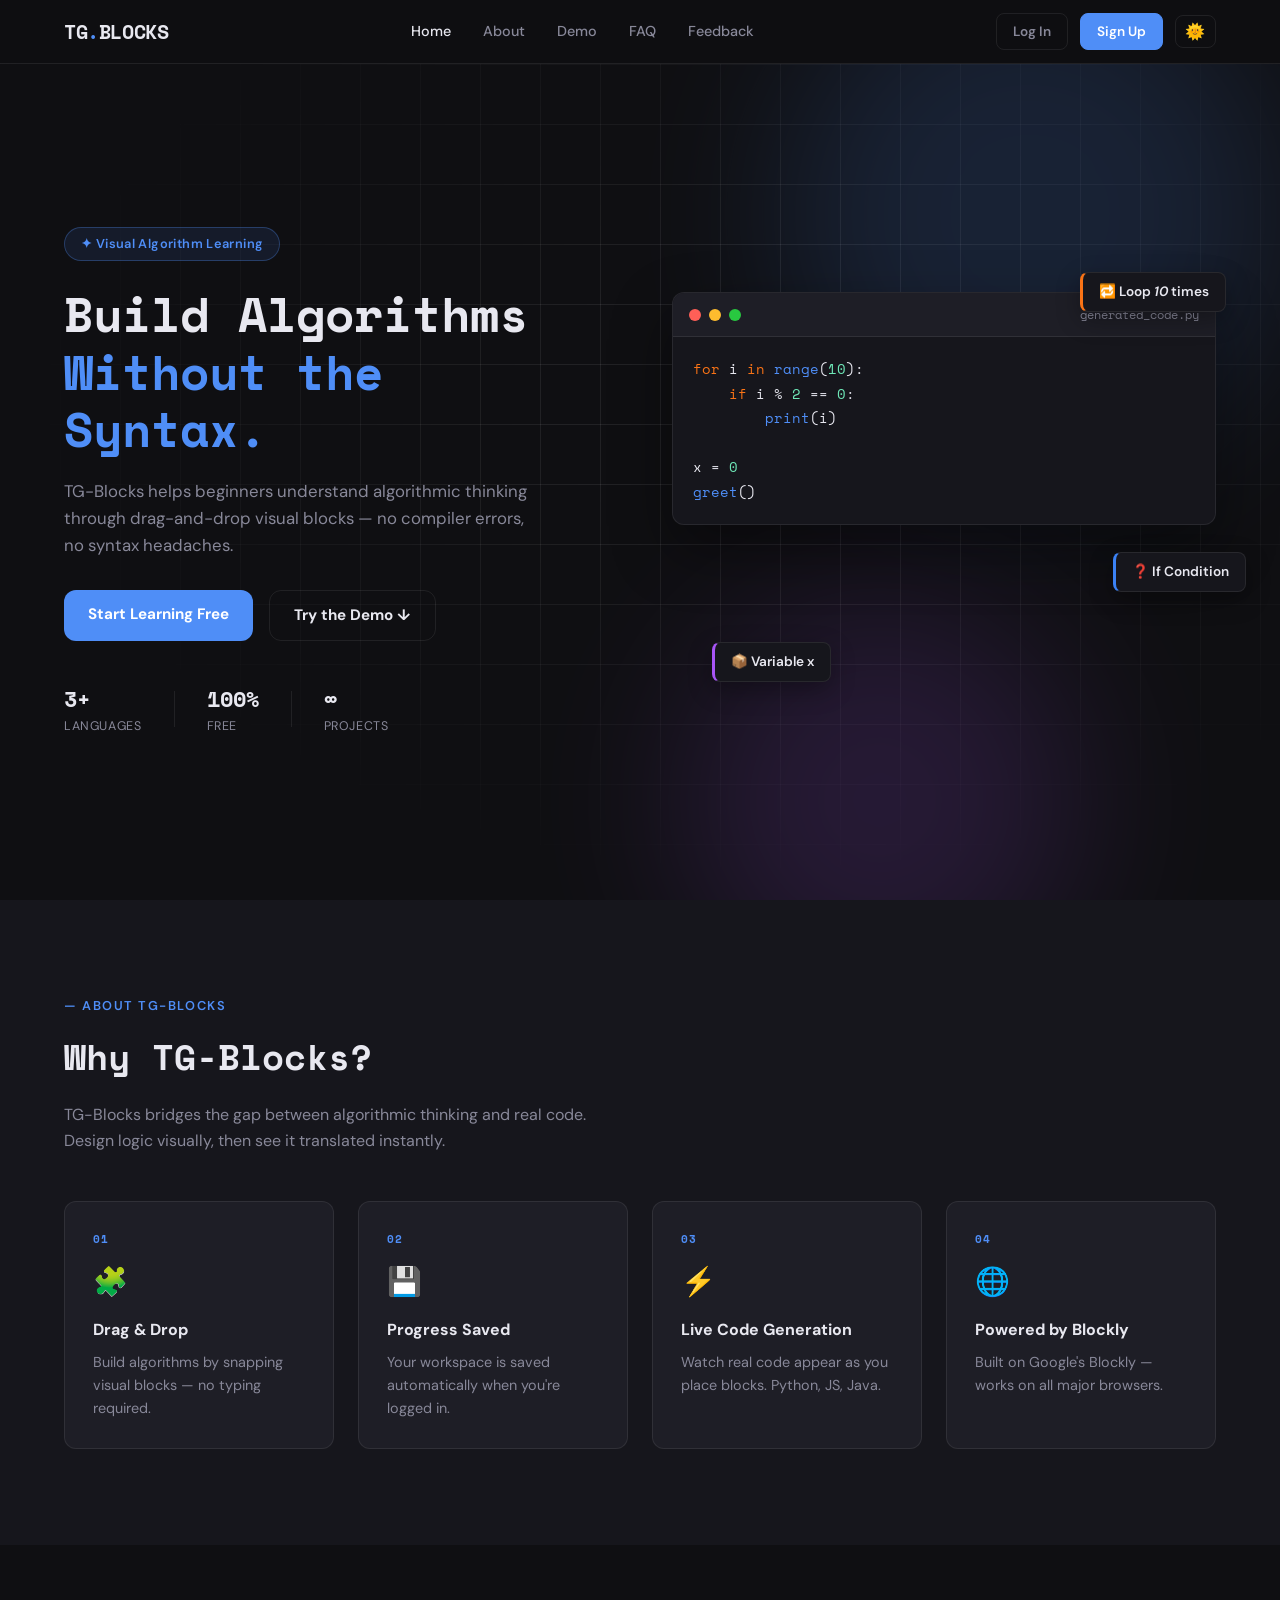
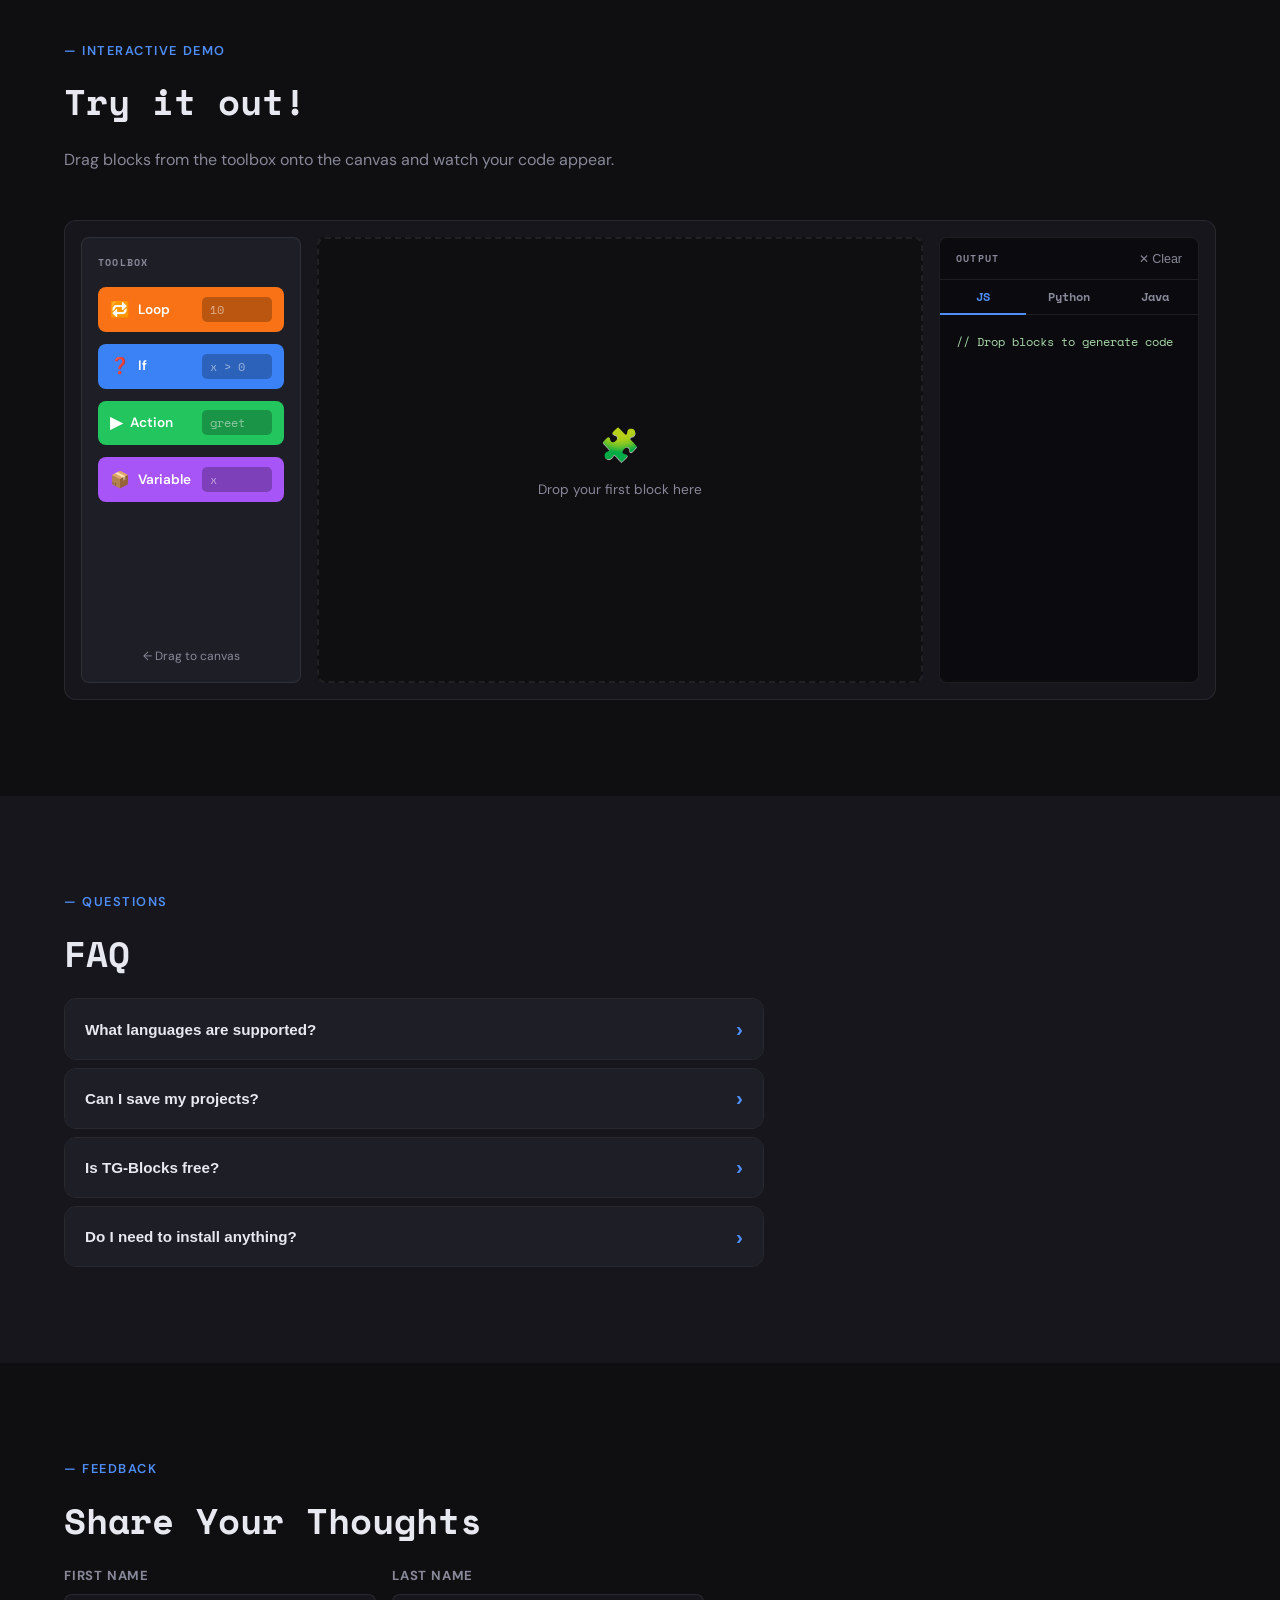
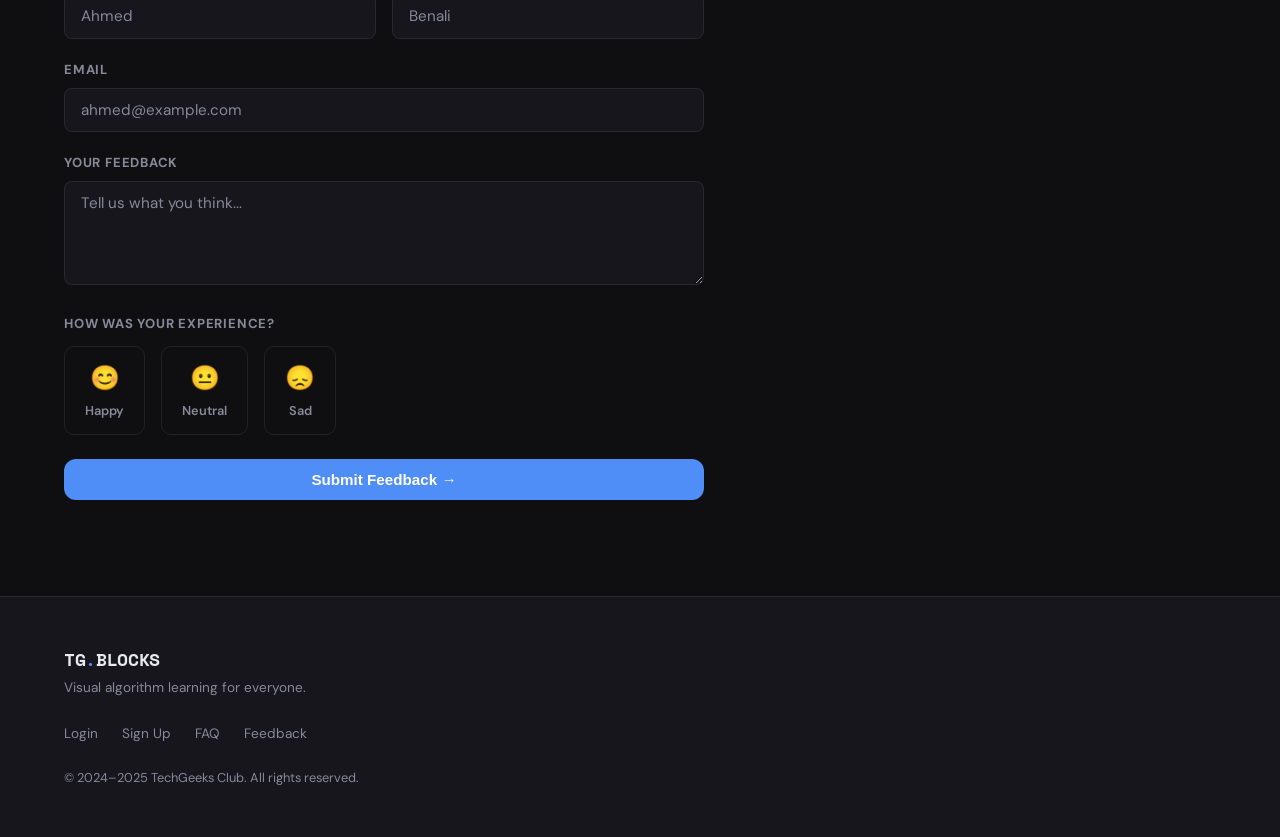
==== source code/index.html @ 42704c59 "Add files via upload" ====
<!DOCTYPE html>
<html lang="en">
<head>
  <meta charset="UTF-8"/>
  <meta name="viewport" content="width=device-width, initial-scale=1.0"/>
  <title>TG-BLOCKS — Learn Algorithms Visually</title>
  <link rel="stylesheet" href="index.css"/>
  <link href="https://fonts.googleapis.com/css2?family=Space+Mono:wght@400;700&family=DM+Sans:opsz,wght@9..40,300;9..40,400;9..40,500;9..40,700&display=swap" rel="stylesheet"/>
</head>
<body class="dark-mode">

  <nav class="navbar" id="navbar">
    <div class="logo-text">TG<span>.</span>BLOCKS</div>
    <div class="nav-links">
      <a href="#home" class="active">Home</a>
      <a href="#about">About</a>
      <a href="#demo">Demo</a>
      <a href="#faq">FAQ</a>
      <a href="#feedback">Feedback</a>
    </div>
    <div class="nav-actions">
      <a href="login.php" class="btn-nav">Log In</a>
      <a href="signup.php" class="btn-nav btn-nav--accent">Sign Up</a>
      <button class="theme-toggle" id="themeToggle">🌞</button>
    </div>
  </nav>

  <section id="home" class="hero">
    <div class="hero-bg">
      <div class="grid-lines"></div>
      <div class="blob blob-1"></div>
      <div class="blob blob-2"></div>
    </div>
    <div class="hero-content">
      <div class="hero-badge">✦ Visual Algorithm Learning</div>
      <h1 class="hero-title">Build Algorithms<br/><span class="accent-text">Without the Syntax.</span></h1>
      <p class="hero-desc">TG-Blocks helps beginners understand algorithmic thinking through drag-and-drop visual blocks — no compiler errors, no syntax headaches.</p>
      <div class="hero-buttons">
        <a href="signup.php" class="btn btn--primary">Start Learning Free</a>
        <a href="#demo" class="btn btn--ghost">Try the Demo ↓</a>
      </div>
      <div class="hero-stats">
        <div class="stat"><span class="stat-n">3+</span><span class="stat-l">Languages</span></div>
        <div class="stat-divider"></div>
        <div class="stat"><span class="stat-n">100%</span><span class="stat-l">Free</span></div>
        <div class="stat-divider"></div>
        <div class="stat"><span class="stat-n">∞</span><span class="stat-l">Projects</span></div>
      </div>
    </div>
    <div class="hero-visual">
      <div class="code-card">
        <div class="code-card-top">
          <span class="dot dot-r"></span><span class="dot dot-y"></span><span class="dot dot-g"></span>
          <span class="code-card-label">generated_code.py</span>
        </div>
        <pre class="code-preview"><span class="kw">for</span> i <span class="kw">in</span> <span class="fn">range</span>(<span class="num">10</span>):
    <span class="kw">if</span> i % <span class="num">2</span> == <span class="num">0</span>:
        <span class="fn">print</span>(i)

x = <span class="num">0</span>
<span class="fn">greet</span>()</pre>
      </div>
      <div class="block-float block-float-1">🔁 Loop <em>10</em> times</div>
      <div class="block-float block-float-2">❓ If Condition</div>
      <div class="block-float block-float-3">📦 Variable x</div>
    </div>
  </section>

  <section id="about" class="about">
    <div class="section-label">— About TG-Blocks</div>
    <h2 class="section-title">Why TG-Blocks?</h2>
    <p class="section-desc">TG-Blocks bridges the gap between algorithmic thinking and real code. Design logic visually, then see it translated instantly.</p>
    <div class="features-grid">
      <div class="feature-card"><div class="feature-num">01</div><div class="feature-icon-wrap">🧩</div><h3>Drag &amp; Drop</h3><p>Build algorithms by snapping visual blocks — no typing required.</p></div>
      <div class="feature-card"><div class="feature-num">02</div><div class="feature-icon-wrap">💾</div><h3>Progress Saved</h3><p>Your workspace is saved automatically when you're logged in.</p></div>
      <div class="feature-card"><div class="feature-num">03</div><div class="feature-icon-wrap">⚡</div><h3>Live Code Generation</h3><p>Watch real code appear as you place blocks. Python, JS, Java.</p></div>
      <div class="feature-card"><div class="feature-num">04</div><div class="feature-icon-wrap">🌐</div><h3>Powered by Blockly</h3><p>Built on Google's Blockly — works on all major browsers.</p></div>
    </div>
  </section>

  <section id="demo" class="demo-section">
    <div class="section-label">— Interactive Demo</div>
    <h2 class="section-title">Try it out!</h2>
    <p class="section-desc">Drag blocks from the toolbox onto the canvas and watch your code appear.</p>
    <div class="workspace" id="workspace">
      <div class="toolbox">
        <div class="toolbox-title">TOOLBOX</div>
        <div class="block-item block-loop" draggable="true" data-type="loop">
          <span class="bi-icon">🔁</span><span class="bi-label">Loop</span>
          <input class="bi-input" type="text" placeholder="10" onclick="event.stopPropagation()"/>
        </div>
        <div class="block-item block-condition" draggable="true" data-type="condition">
          <span class="bi-icon">❓</span><span class="bi-label">If</span>
          <input class="bi-input" type="text" placeholder="x > 0" onclick="event.stopPropagation()"/>
        </div>
        <div class="block-item block-action" draggable="true" data-type="action">
          <span class="bi-icon">▶</span><span class="bi-label">Action</span>
          <input class="bi-input" type="text" placeholder="greet" onclick="event.stopPropagation()"/>
        </div>
        <div class="block-item block-variable" draggable="true" data-type="variable">
          <span class="bi-icon">📦</span><span class="bi-label">Variable</span>
          <input class="bi-input" type="text" placeholder="x" onclick="event.stopPropagation()"/>
        </div>
        <div class="toolbox-hint">← Drag to canvas</div>
      </div>
      <div class="canvas-area" id="canvasArea">
        <div class="canvas-placeholder" id="canvasPlaceholder">
          <span class="ph-icon">🧩</span>
          <p>Drop your first block here</p>
        </div>
        <div class="drop-zone" id="dropZone"></div>
      </div>
      <div class="output-panel">
        <div class="output-header">
          <span class="output-title">OUTPUT</span>
          <button class="btn-clear" id="clearBtn">✕ Clear</button>
        </div>
        <div class="lang-tabs">
          <button class="lang-tab active" data-lang="js">JS</button>
          <button class="lang-tab" data-lang="py">Python</button>
          <button class="lang-tab" data-lang="java">Java</button>
        </div>
        <pre class="code-output" id="codeOutput">// Drop blocks to generate code</pre>
      </div>
    </div>
  </section>

  <section id="faq" class="faq">
    <div class="section-label">— Questions</div>
    <h2 class="section-title">FAQ</h2>
    <div class="faq-list">
      <div class="faq-item"><button class="faq-q" onclick="this.parentElement.classList.toggle('open')">What languages are supported? <span class="faq-chevron">›</span></button><div class="faq-a"><p>TG-Blocks generates Python, JavaScript, and Java. More coming soon.</p></div></div>
      <div class="faq-item"><button class="faq-q" onclick="this.parentElement.classList.toggle('open')">Can I save my projects? <span class="faq-chevron">›</span></button><div class="faq-a"><p>Yes — create a free account and your workspace saves automatically.</p></div></div>
      <div class="faq-item"><button class="faq-q" onclick="this.parentElement.classList.toggle('open')">Is TG-Blocks free? <span class="faq-chevron">›</span></button><div class="faq-a"><p>Completely free for all students and educators. No credit card required.</p></div></div>
      <div class="faq-item"><button class="faq-q" onclick="this.parentElement.classList.toggle('open')">Do I need to install anything? <span class="faq-chevron">›</span></button><div class="faq-a"><p>No installation required. TG-Blocks runs entirely in your browser.</p></div></div>
    </div>
  </section>

  <section id="feedback" class="feedback">
    <div class="section-label">— Feedback</div>
    <h2 class="section-title">Share Your Thoughts</h2>
    <form class="feedback-form" id="feedbackForm" action="submit_feedback.php" method="POST">
      <div class="form-row">
        <div class="form-group"><label>First Name</label><input type="text" name="first_name" class="form-control" placeholder="Ahmed" required/></div>
        <div class="form-group"><label>Last Name</label><input type="text" name="last_name" class="form-control" placeholder="Benali" required/></div>
      </div>
      <div class="form-group"><label>Email</label><input type="email" name="email" class="form-control" placeholder="ahmed@example.com" required/></div>
      <div class="form-group"><label>Your Feedback</label><textarea name="message" class="form-control" rows="4" placeholder="Tell us what you think..." required></textarea></div>
      <div class="rating-group">
        <p class="rating-label">How was your experience?</p>
        <div class="rating-options">
          <label class="rating-opt" for="r-happy"><input type="radio" name="rating" id="r-happy" value="happy" required/><span class="rating-face">😊</span><span>Happy</span></label>
          <label class="rating-opt" for="r-neutral"><input type="radio" name="rating" id="r-neutral" value="neutral"/><span class="rating-face">😐</span><span>Neutral</span></label>
          <label class="rating-opt" for="r-sad"><input type="radio" name="rating" id="r-sad" value="sad"/><span class="rating-face">😞</span><span>Sad</span></label>
        </div>
      </div>
      <button type="submit" class="btn btn--primary btn--full">Submit Feedback →</button>
      <div class="form-msg" id="formMsg"></div>
    </form>
  </section>

  <footer class="footer">
    <div class="footer-inner">
      <div class="footer-brand"><div class="logo-text">TG<span>.</span>BLOCKS</div><p>Visual algorithm learning for everyone.</p></div>
      <div class="footer-links"><a href="login.php">Login</a><a href="signup.php">Sign Up</a><a href="#faq">FAQ</a><a href="#feedback">Feedback</a></div>
      <p class="footer-copy">© 2024–2025 TechGeeks Club. All rights reserved.</p>
    </div>
  </footer>
  <script src="index.js"></script>
</body>
</html>
---- source code/index.css ----
*, *::before, *::after { margin: 0; padding: 0; box-sizing: border-box; }

:root {
  --bg: #0f0f12;
  --bg2: #16161c;
  --bg3: #1e1e26;
  --border: rgba(255,255,255,0.08);
  --text: #e8e8f0;
  --text-muted: #888899;
  --accent: #4f8ef7;
  --accent2: #f7c948;
  --accent3: #6ee7b7;
  --loop: #f97316;
  --cond: #3b82f6;
  --action: #22c55e;
  --variable: #a855f7;
  --radius: 12px;
  --font-mono: 'Space Mono', monospace;
  --font-body: 'DM Sans', sans-serif;
}

body { font-family: var(--font-body); line-height: 1.6; transition: background 0.3s, color 0.3s; }
body.dark-mode { background: var(--bg); color: var(--text); }
body:not(.dark-mode) {
  --bg: #f5f5fa; --bg2: #ebebf2; --bg3: #fff;
  --border: rgba(0,0,0,0.08); --text: #1a1a2e; --text-muted: #666677;
  background: var(--bg); color: var(--text);
}

/* ── NAVBAR ── */
.navbar {
  display: flex; align-items: center; justify-content: space-between;
  padding: 0 5%; height: 64px;
  position: sticky; top: 0; z-index: 100;
  background: rgba(15,15,18,0.85);
  backdrop-filter: blur(12px);
  border-bottom: 1px solid var(--border);
}
body:not(.dark-mode) .navbar { background: rgba(245,245,250,0.9); }

.logo-text {
  font-family: var(--font-mono); font-size: 1.25rem; font-weight: 700;
  color: var(--text); letter-spacing: -0.02em;
}
.logo-text span { color: var(--accent); }

.nav-links { display: flex; gap: 2rem; }
.nav-links a { color: var(--text-muted); text-decoration: none; font-size: 0.9rem; font-weight: 500; transition: color 0.2s; }
.nav-links a:hover, .nav-links a.active { color: var(--text); }

.nav-actions { display: flex; align-items: center; gap: 0.75rem; }

.btn-nav {
  padding: 0.4rem 1rem; border-radius: 8px; font-size: 0.85rem; font-weight: 600;
  text-decoration: none; color: var(--text-muted); border: 1px solid var(--border);
  transition: all 0.2s;
}
.btn-nav:hover { color: var(--text); border-color: var(--text-muted); }
.btn-nav--accent { background: var(--accent); color: #fff; border-color: var(--accent); }
.btn-nav--accent:hover { background: #6fa4ff; color: #fff; }

.theme-toggle {
  background: none; border: 1px solid var(--border); border-radius: 8px;
  padding: 0.35rem 0.6rem; cursor: pointer; font-size: 1rem; transition: all 0.2s;
}
.theme-toggle:hover { border-color: var(--accent2); }

/* ── HERO ── */
.hero {
  min-height: calc(100vh - 64px);
  display: flex; align-items: center;
  padding: 4rem 5%; gap: 4rem;
  position: relative; overflow: hidden;
}

.hero-bg { position: absolute; inset: 0; pointer-events: none; }
.grid-lines {
  position: absolute; inset: 0;
  background-image: linear-gradient(var(--border) 1px, transparent 1px),
                    linear-gradient(90deg, var(--border) 1px, transparent 1px);
  background-size: 60px 60px;
  mask-image: radial-gradient(ellipse at 60% 40%, black 20%, transparent 70%);
}
.blob {
  position: absolute; border-radius: 50%;
  filter: blur(80px); opacity: 0.15;
}
.blob-1 { width: 500px; height: 500px; background: var(--accent); top: -100px; right: 0; }
.blob-2 { width: 400px; height: 400px; background: var(--variable); bottom: -100px; right: 200px; }

.hero-content { flex: 1; position: relative; z-index: 2; max-width: 560px; }

.hero-badge {
  display: inline-flex; align-items: center; gap: 0.5rem;
  background: rgba(79,142,247,0.1); border: 1px solid rgba(79,142,247,0.3);
  color: var(--accent); border-radius: 100px; padding: 0.35rem 1rem;
  font-size: 0.8rem; font-weight: 600; letter-spacing: 0.03em;
  margin-bottom: 1.5rem; animation: fadeUp 0.6s ease both;
}

.hero-title {
  font-family: var(--font-mono); font-size: clamp(2rem, 4vw, 3rem);
  font-weight: 700; line-height: 1.2; margin-bottom: 1.25rem;
  animation: fadeUp 0.6s 0.1s ease both;
}
.accent-text { color: var(--accent); }

.hero-desc {
  font-size: 1.05rem; color: var(--text-muted); max-width: 480px;
  margin-bottom: 2rem; animation: fadeUp 0.6s 0.2s ease both;
}

.hero-buttons { display: flex; gap: 1rem; flex-wrap: wrap; animation: fadeUp 0.6s 0.3s ease both; }

.btn {
  padding: 0.75rem 1.5rem; border-radius: var(--radius); font-weight: 700;
  font-size: 0.95rem; cursor: pointer; border: none; text-decoration: none;
  transition: all 0.2s; display: inline-block;
}
.btn--primary { background: var(--accent); color: #fff; }
.btn--primary:hover { background: #6fa4ff; transform: translateY(-2px); }
.btn--ghost { background: transparent; color: var(--text); border: 1px solid var(--border); }
.btn--ghost:hover { border-color: var(--accent); color: var(--accent); transform: translateY(-2px); }
.btn--full { width: 100%; text-align: center; }

.hero-stats {
  display: flex; align-items: center; gap: 2rem; margin-top: 2.5rem;
  animation: fadeUp 0.6s 0.4s ease both;
}
.stat { display: flex; flex-direction: column; }
.stat-n { font-family: var(--font-mono); font-size: 1.4rem; font-weight: 700; color: var(--text); }
.stat-l { font-size: 0.78rem; color: var(--text-muted); text-transform: uppercase; letter-spacing: 0.05em; }
.stat-divider { width: 1px; height: 36px; background: var(--border); }

/* Hero visual */
.hero-visual { flex: 1; position: relative; min-height: 380px; z-index: 2; }
.code-card {
  background: var(--bg2); border: 1px solid var(--border);
  border-radius: var(--radius); overflow: hidden;
  box-shadow: 0 24px 60px rgba(0,0,0,0.4);
  animation: fadeUp 0.7s 0.2s ease both;
}
.code-card-top {
  display: flex; align-items: center; gap: 0.5rem;
  padding: 0.75rem 1rem; background: var(--bg3); border-bottom: 1px solid var(--border);
}
.dot { width: 12px; height: 12px; border-radius: 50%; }
.dot-r { background: #ff5f57; }
.dot-y { background: #febc2e; }
.dot-g { background: #28c840; }
.code-card-label { font-family: var(--font-mono); font-size: 0.75rem; color: var(--text-muted); margin-left: auto; }
.code-preview { padding: 1.25rem; font-family: var(--font-mono); font-size: 0.85rem; line-height: 1.8; }
.kw { color: #f97316; }
.fn { color: #4f8ef7; }
.num { color: #6ee7b7; }

.block-float {
  position: absolute; background: var(--bg2); border: 1px solid var(--border);
  border-radius: 8px; padding: 0.5rem 1rem;
  font-size: 0.85rem; font-weight: 600;
  box-shadow: 0 8px 24px rgba(0,0,0,0.3);
  animation: float 3s ease-in-out infinite;
}
.block-float-1 { top: -20px; right: -10px; border-left: 3px solid var(--loop); animation-delay: 0s; }
.block-float-2 { bottom: 80px; right: -30px; border-left: 3px solid var(--cond); animation-delay: 1s; }
.block-float-3 { bottom: -10px; left: 40px; border-left: 3px solid var(--variable); animation-delay: 2s; }

@keyframes float {
  0%, 100% { transform: translateY(0); }
  50% { transform: translateY(-8px); }
}
@keyframes fadeUp {
  from { opacity: 0; transform: translateY(20px); }
  to   { opacity: 1; transform: translateY(0); }
}

/* ── SECTIONS COMMON ── */
.section-label {
  font-size: 0.8rem; font-weight: 600; text-transform: uppercase;
  letter-spacing: 0.12em; color: var(--accent); margin-bottom: 0.75rem;
}
.section-title {
  font-family: var(--font-mono); font-size: clamp(1.6rem, 3vw, 2.25rem);
  font-weight: 700; margin-bottom: 1rem;
}
.section-desc { color: var(--text-muted); max-width: 560px; font-size: 1rem; margin-bottom: 3rem; }

/* ── ABOUT ── */
.about { padding: 6rem 5%; background: var(--bg2); }

.features-grid {
  display: grid; grid-template-columns: repeat(auto-fit, minmax(220px, 1fr)); gap: 1.5rem;
}
.feature-card {
  background: var(--bg3); border: 1px solid var(--border); border-radius: var(--radius);
  padding: 1.75rem; transition: transform 0.3s, border-color 0.3s;
  position: relative;
}
.feature-card:hover { transform: translateY(-6px); border-color: var(--accent); }
.feature-num {
  font-family: var(--font-mono); font-size: 0.7rem; color: var(--accent);
  font-weight: 700; margin-bottom: 0.75rem; letter-spacing: 0.1em;
}
.feature-icon-wrap { font-size: 1.75rem; margin-bottom: 0.75rem; }
.feature-card h3 { font-size: 1rem; font-weight: 700; margin-bottom: 0.5rem; }
.feature-card p { font-size: 0.9rem; color: var(--text-muted); line-height: 1.6; }

/* ── DEMO ── */
.demo-section { padding: 6rem 5%; }

.workspace {
  display: grid; grid-template-columns: 220px 1fr 260px; gap: 1rem;
  background: var(--bg2); border: 1px solid var(--border);
  border-radius: var(--radius); padding: 1rem; min-height: 480px;
}

.toolbox {
  background: var(--bg3); border: 1px solid var(--border);
  border-radius: 8px; padding: 1rem; display: flex; flex-direction: column; gap: 0.75rem;
}
.toolbox-title {
  font-family: var(--font-mono); font-size: 0.65rem; font-weight: 700;
  letter-spacing: 0.12em; color: var(--text-muted); margin-bottom: 0.25rem;
}
.toolbox-hint { font-size: 0.75rem; color: var(--text-muted); text-align: center; margin-top: auto; padding-top: 0.5rem; }

.block-item {
  display: flex; align-items: center; gap: 0.5rem;
  padding: 0.6rem 0.75rem; border-radius: 8px; cursor: grab;
  font-size: 0.85rem; font-weight: 600; color: #fff;
  transition: transform 0.15s, box-shadow 0.15s;
  border: none; user-select: none;
}
.block-item:hover { transform: scale(1.02); box-shadow: 0 4px 12px rgba(0,0,0,0.3); }
.block-item:active { cursor: grabbing; }
.block-loop { background: var(--loop); }
.block-condition { background: var(--cond); }
.block-action { background: var(--action); }
.block-variable { background: var(--variable); }

.bi-icon { font-size: 1rem; flex-shrink: 0; }
.bi-label { flex: 1; }
.bi-input {
  width: 70px; padding: 0.25rem 0.5rem; border-radius: 5px;
  border: none; background: rgba(0,0,0,0.25); color: #fff;
  font-size: 0.75rem; font-family: var(--font-mono);
}
.bi-input::placeholder { color: rgba(255,255,255,0.5); }

.canvas-area {
  background: var(--bg); border: 2px dashed var(--border); border-radius: 8px;
  position: relative; overflow: hidden; min-height: 400px;
}
.canvas-area.drag-over { border-color: var(--accent); background: rgba(79,142,247,0.04); }
.canvas-placeholder {
  position: absolute; inset: 0; display: flex; flex-direction: column;
  align-items: center; justify-content: center; gap: 0.5rem;
  color: var(--text-muted); pointer-events: none; transition: opacity 0.3s;
}
.ph-icon { font-size: 2rem; }
.canvas-placeholder p { font-size: 0.85rem; }
.drop-zone { position: absolute; inset: 0; }

.dropped-block {
  position: absolute; cursor: move; border-radius: 8px;
  padding: 0.5rem 0.75rem; color: #fff; font-size: 0.82rem; font-weight: 600;
  display: flex; align-items: center; gap: 0.4rem;
  box-shadow: 0 4px 12px rgba(0,0,0,0.3); min-width: 150px;
  user-select: none;
}
.dropped-block .bi-input { background: rgba(0,0,0,0.2); color: #fff; width: 80px; font-size: 0.75rem; padding: 2px 6px; border-radius: 4px; border: none; }

.output-panel {
  background: #0a0a0f; border-radius: 8px; border: 1px solid var(--border);
  display: flex; flex-direction: column;
}
.output-header {
  display: flex; align-items: center; justify-content: space-between;
  padding: 0.75rem 1rem; border-bottom: 1px solid var(--border);
}
.output-title { font-family: var(--font-mono); font-size: 0.65rem; letter-spacing: 0.12em; color: var(--text-muted); font-weight: 700; }
.btn-clear { background: none; border: none; color: var(--text-muted); cursor: pointer; font-size: 0.78rem; transition: color 0.2s; }
.btn-clear:hover { color: #ef4444; }

.lang-tabs { display: flex; border-bottom: 1px solid var(--border); }
.lang-tab {
  flex: 1; padding: 0.5rem; background: none; border: none;
  font-family: var(--font-mono); font-size: 0.72rem; font-weight: 700;
  color: var(--text-muted); cursor: pointer; transition: all 0.2s;
  border-bottom: 2px solid transparent; margin-bottom: -1px;
}
.lang-tab.active { color: var(--accent); border-bottom-color: var(--accent); }
.lang-tab:hover { color: var(--text); }

.code-output {
  flex: 1; padding: 1rem; font-family: var(--font-mono); font-size: 0.78rem;
  line-height: 1.8; color: #a8d8a8; overflow-y: auto; white-space: pre-wrap; word-break: break-word;
}

/* ── FAQ ── */
.faq { padding: 6rem 5%; background: var(--bg2); }

.faq-list { max-width: 700px; display: flex; flex-direction: column; gap: 0.5rem; }
.faq-item { border: 1px solid var(--border); border-radius: var(--radius); overflow: hidden; }

.faq-q {
  width: 100%; display: flex; justify-content: space-between; align-items: center;
  padding: 1.1rem 1.25rem; background: var(--bg3); border: none; cursor: pointer;
  font-size: 0.95rem; font-weight: 600; color: var(--text); text-align: left;
  transition: background 0.2s;
}
.faq-q:hover { background: var(--bg2); }
.faq-chevron { font-size: 1.3rem; color: var(--accent); transition: transform 0.3s; flex-shrink: 0; }
.faq-item.open .faq-chevron { transform: rotate(90deg); }

.faq-a { max-height: 0; overflow: hidden; transition: max-height 0.35s ease; }
.faq-item.open .faq-a { max-height: 200px; }
.faq-a p { padding: 1rem 1.25rem; color: var(--text-muted); font-size: 0.92rem; line-height: 1.7; }

/* ── FEEDBACK ── */
.feedback { padding: 6rem 5%; }

.feedback-form { max-width: 640px; }

.form-row { display: flex; gap: 1rem; }
.form-group { flex: 1; margin-bottom: 1.25rem; }
.form-group label { display: block; font-size: 0.82rem; font-weight: 700; text-transform: uppercase; letter-spacing: 0.06em; margin-bottom: 0.5rem; color: var(--text-muted); }

.form-control {
  width: 100%; padding: 0.7rem 1rem;
  background: var(--bg2); border: 1px solid var(--border);
  border-radius: 8px; color: var(--text); font-size: 0.95rem; font-family: var(--font-body);
  transition: border-color 0.2s;
}
.form-control:focus { outline: none; border-color: var(--accent); }
.form-control::placeholder { color: var(--text-muted); }
textarea.form-control { resize: vertical; min-height: 100px; }

.rating-group { margin: 1rem 0 1.5rem; }
.rating-label { font-size: 0.82rem; font-weight: 700; text-transform: uppercase; letter-spacing: 0.06em; color: var(--text-muted); margin-bottom: 0.75rem; }
.rating-options { display: flex; gap: 1rem; margin-top: 0.75rem; }

.rating-opt {
  display: flex; flex-direction: column; align-items: center; gap: 0.25rem;
  cursor: pointer; padding: 0.75rem 1.25rem;
  border: 1px solid var(--border); border-radius: 10px;
  font-size: 0.8rem; font-weight: 600; color: var(--text-muted);
  transition: all 0.2s;
}
.rating-opt input { display: none; }
.rating-face { font-size: 1.5rem; }
.rating-opt:hover { border-color: var(--accent); color: var(--text); }
.rating-opt:has(input:checked) { border-color: var(--accent); background: rgba(79,142,247,0.1); color: var(--accent); }

.form-msg { margin-top: 1rem; font-size: 0.9rem; font-weight: 600; padding: 0.75rem 1rem; border-radius: 8px; display: none; }
.form-msg.success { display: block; background: rgba(34,197,94,0.15); color: #22c55e; border: 1px solid rgba(34,197,94,0.3); }
.form-msg.error { display: block; background: rgba(239,68,68,0.15); color: #ef4444; border: 1px solid rgba(239,68,68,0.3); }

/* ── FOOTER ── */
.footer { background: var(--bg2); border-top: 1px solid var(--border); padding: 3rem 5%; }
.footer-inner { display: flex; flex-direction: column; gap: 1.5rem; }
.footer-brand .logo-text { font-size: 1.1rem; margin-bottom: 0.25rem; }
.footer-brand p { font-size: 0.85rem; color: var(--text-muted); }
.footer-links { display: flex; gap: 1.5rem; flex-wrap: wrap; }
.footer-links a { font-size: 0.85rem; color: var(--text-muted); text-decoration: none; transition: color 0.2s; }
.footer-links a:hover { color: var(--text); }
.footer-copy { font-size: 0.8rem; color: var(--text-muted); }

/* ── AUTH PAGES ── */
.auth-page { min-height: 100vh; display: flex; align-items: center; justify-content: center; padding: 2rem; }
.auth-box { background: var(--bg2); border: 1px solid var(--border); border-radius: var(--radius); padding: 2.5rem; width: 100%; max-width: 420px; }
.auth-logo { text-align: center; margin-bottom: 2rem; }
.auth-title { font-family: var(--font-mono); font-size: 1.4rem; font-weight: 700; text-align: center; margin-bottom: 0.5rem; }
.auth-sub { text-align: center; color: var(--text-muted); font-size: 0.9rem; margin-bottom: 2rem; }
.auth-link { text-align: center; margin-top: 1.5rem; font-size: 0.88rem; color: var(--text-muted); }
.auth-link a { color: var(--accent); text-decoration: none; font-weight: 600; }
.auth-error { background: rgba(239,68,68,0.1); border: 1px solid rgba(239,68,68,0.3); color: #ef4444; border-radius: 8px; padding: 0.75rem 1rem; font-size: 0.85rem; margin-bottom: 1rem; }
.auth-success { background: rgba(34,197,94,0.1); border: 1px solid rgba(34,197,94,0.3); color: #22c55e; border-radius: 8px; padding: 0.75rem 1rem; font-size: 0.85rem; margin-bottom: 1rem; }

/* ── RESPONSIVE ── */
@media (max-width: 900px) {
  .hero { flex-direction: column; padding: 3rem 5%; }
  .hero-visual { width: 100%; min-height: 260px; }
  .workspace { grid-template-columns: 1fr; }
  .nav-links { display: none; }
  .form-row { flex-direction: column; }
}
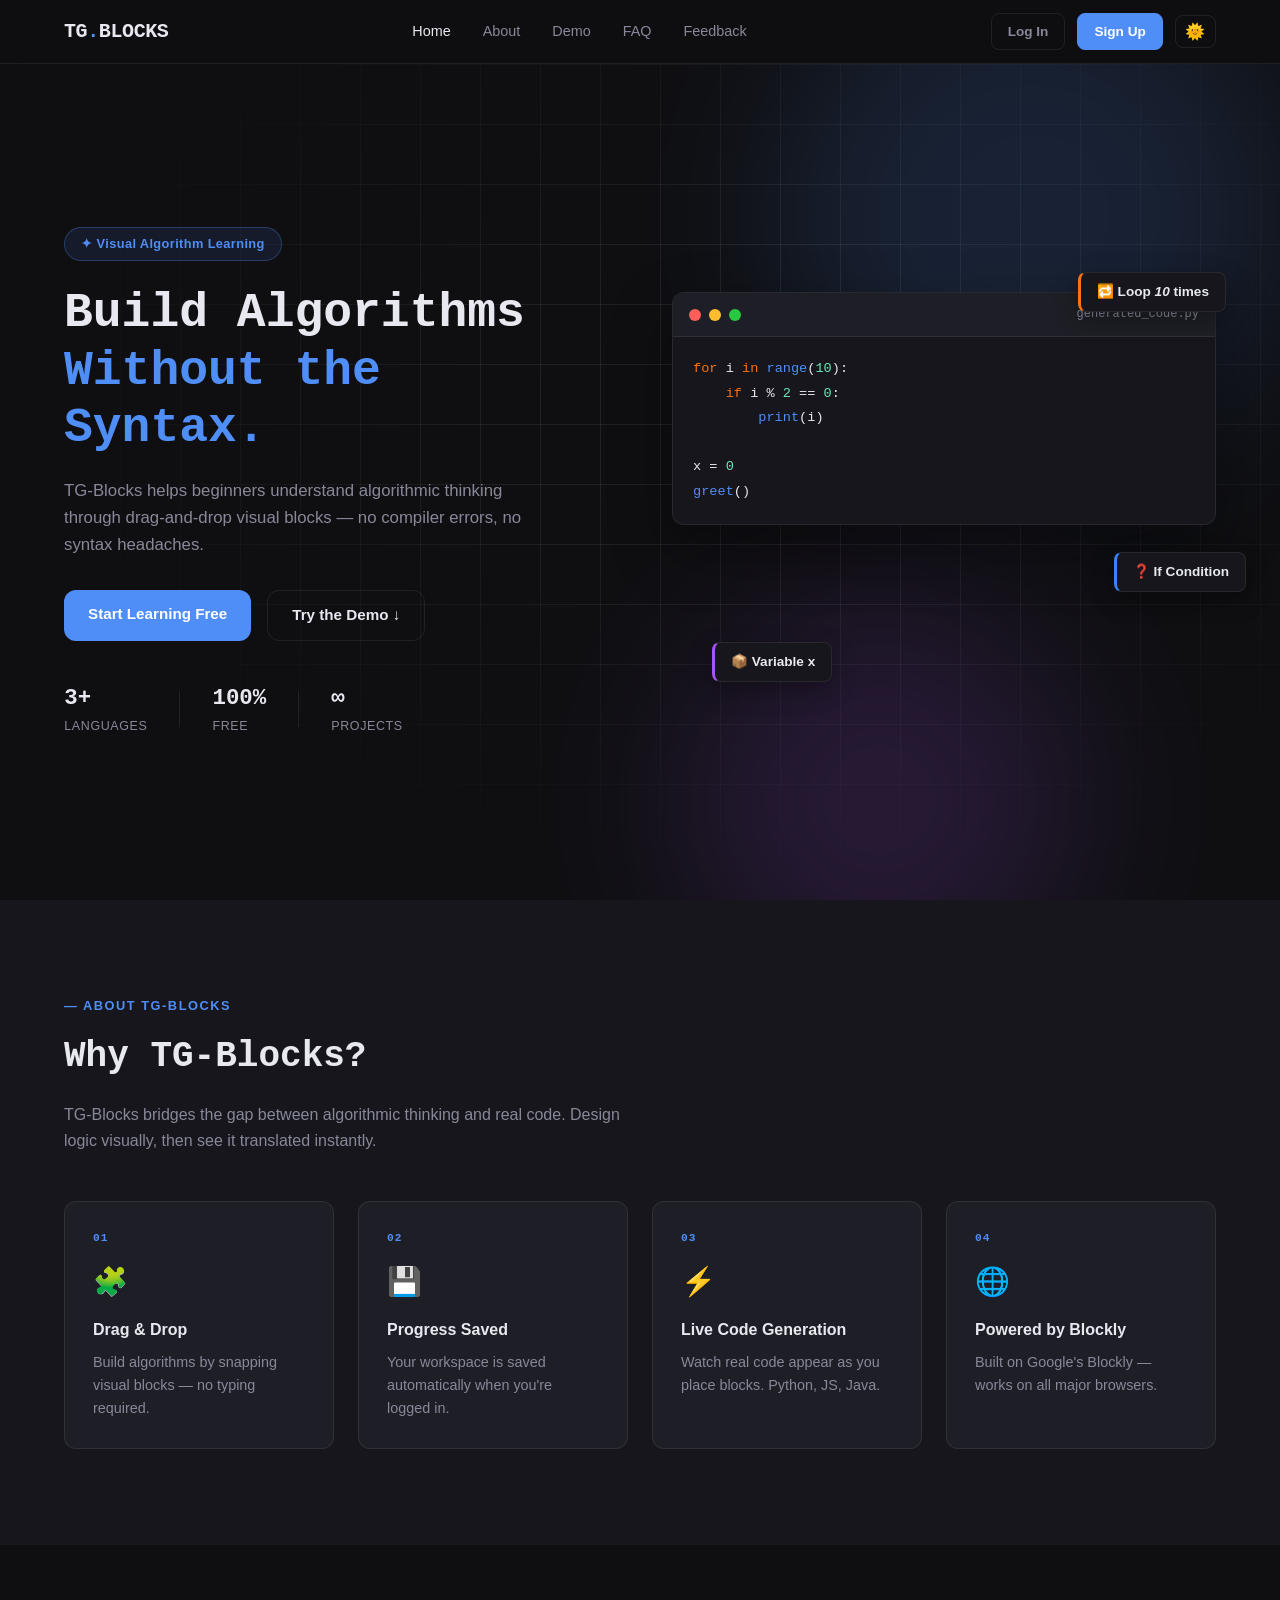
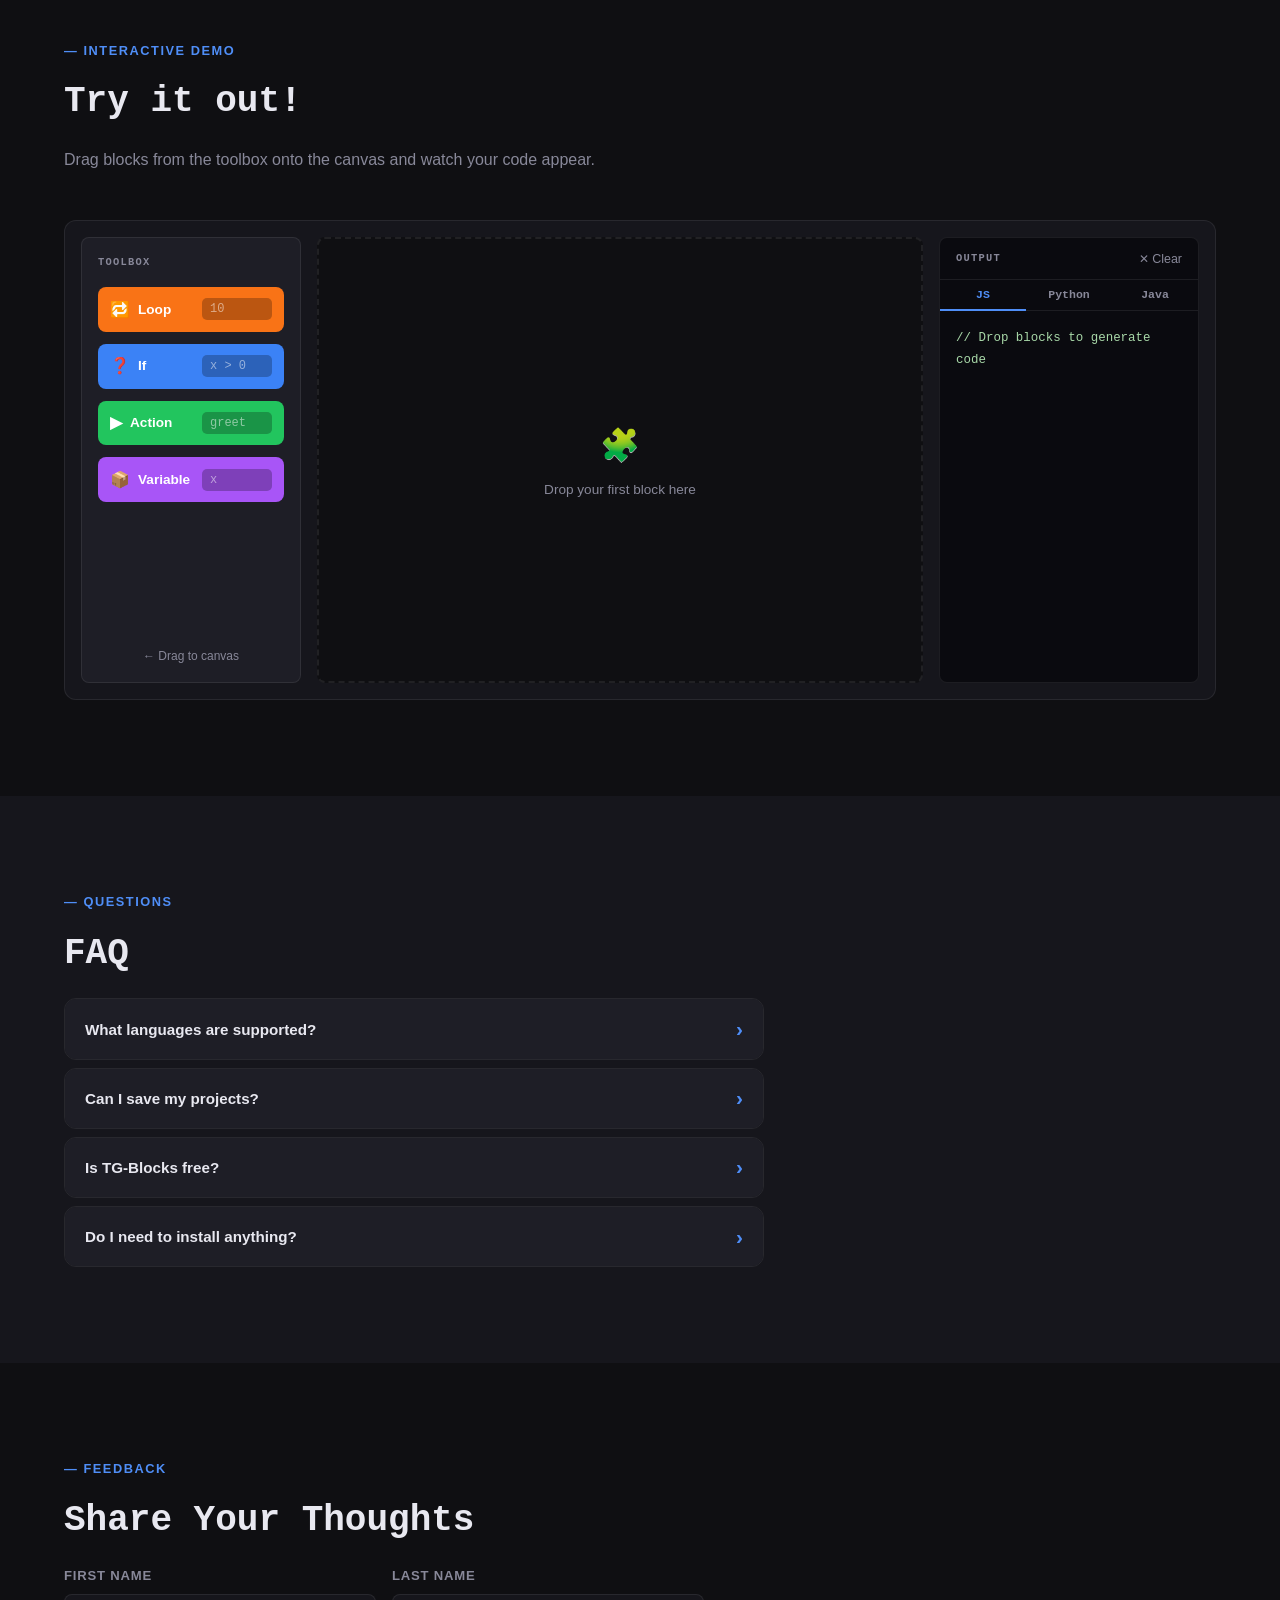
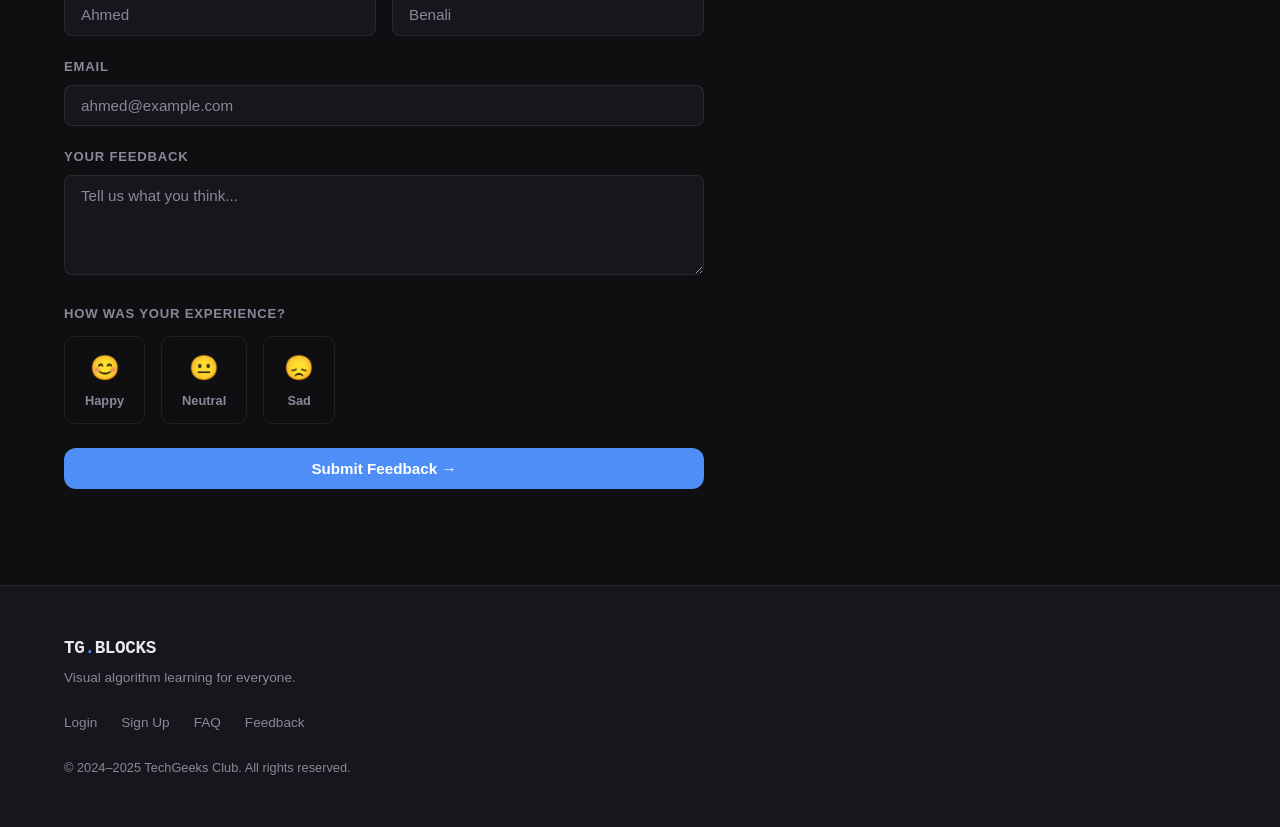
==== commit 31b61faf: "Refactor index.html with new styles and layout Updated HTML structure and styles, including font cha" ====
--- a/source code/index.html
+++ b/source code/index.html
@@ -5,7 +5,7 @@
   <meta name="viewport" content="width=device-width, initial-scale=1.0"/>
   <title>TG-BLOCKS — Learn Algorithms Visually</title>
   <link rel="stylesheet" href="index.css"/>
-  <link href="https://fonts.googleapis.com/css2?family=Space+Mono:wght@400;700&family=DM+Sans:opsz,wght@9..40,300;9..40,400;9..40,500;9..40,700&display=swap" rel="stylesheet"/>
+  <link href="https://fonts.googleapis.com/css2?family=JetBrains+Mono:wght@400;700&family=Outfit:wght@300;400;500;600;700;800&display=swap" rel="stylesheet"/>
 </head>
 <body class="dark-mode">
 
@@ -168,4 +168,4 @@
   </footer>
   <script src="index.js"></script>
 </body>
-</html>+</html>
